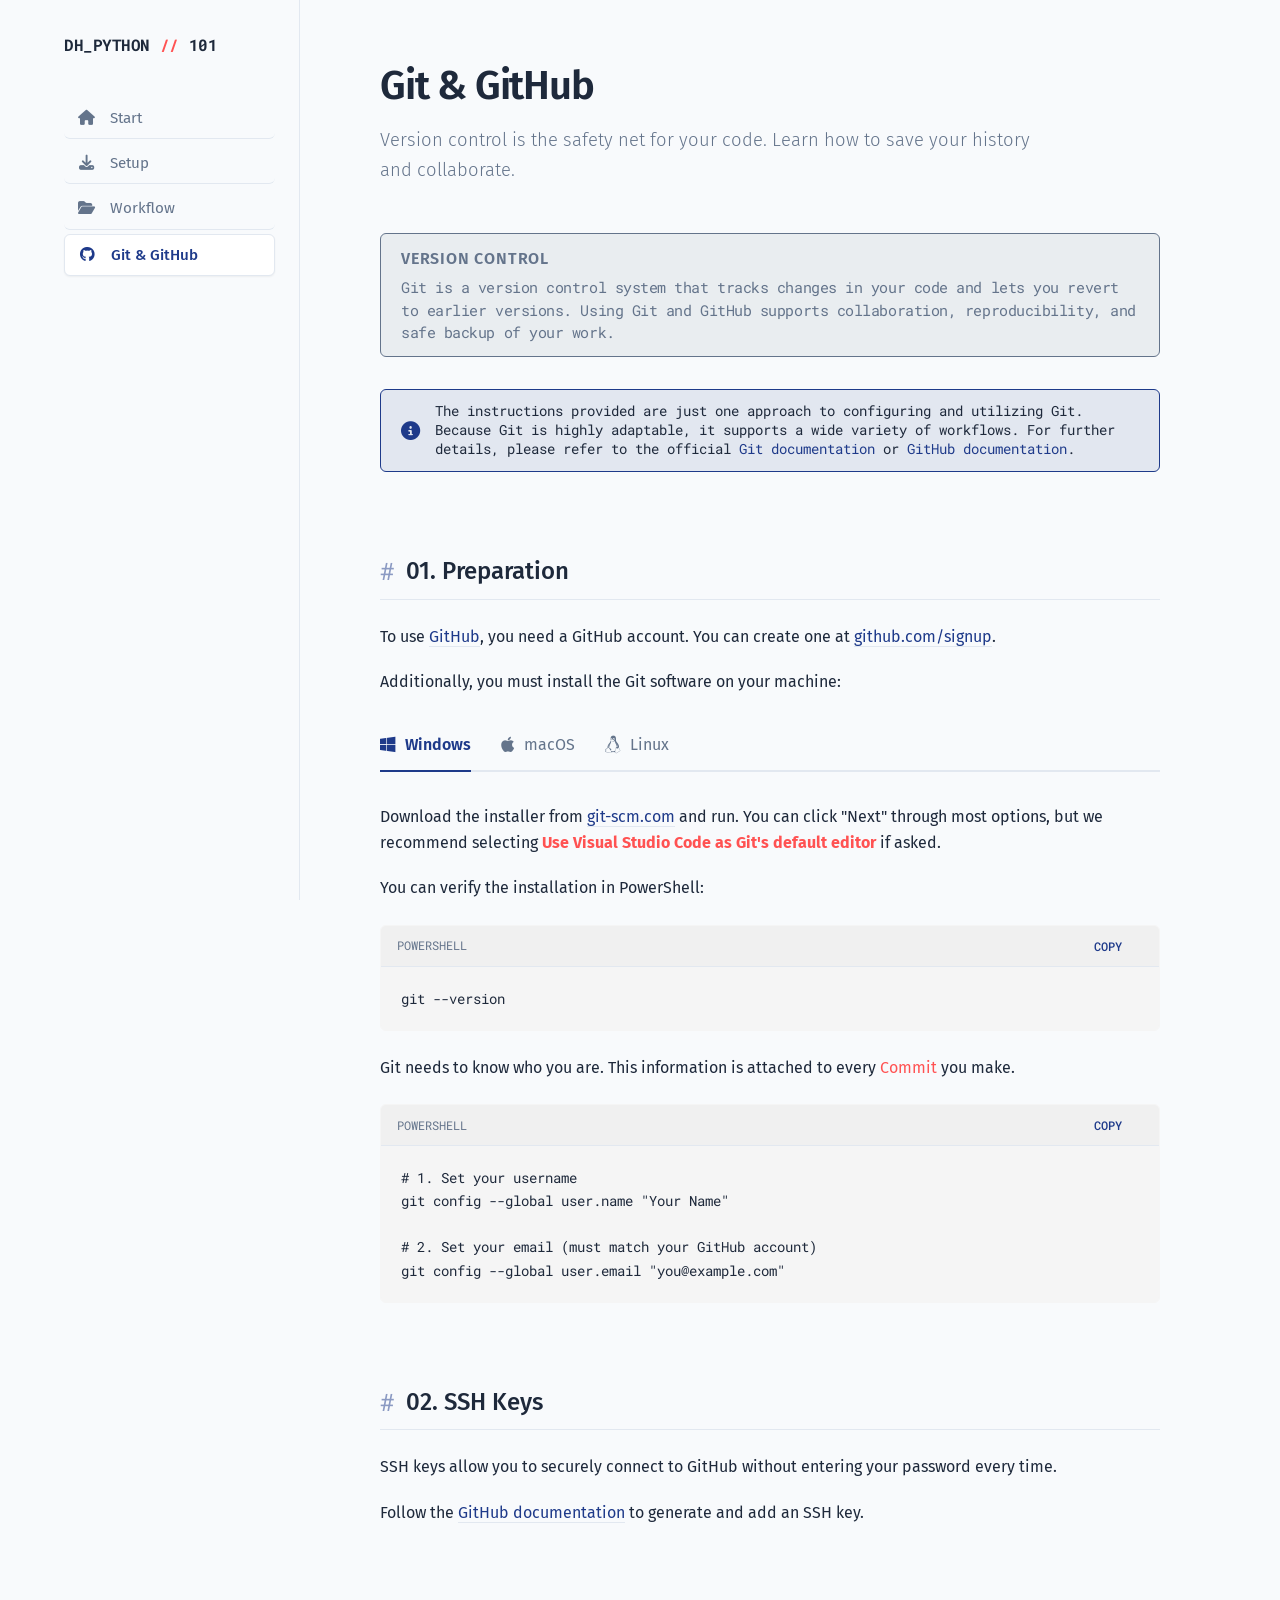
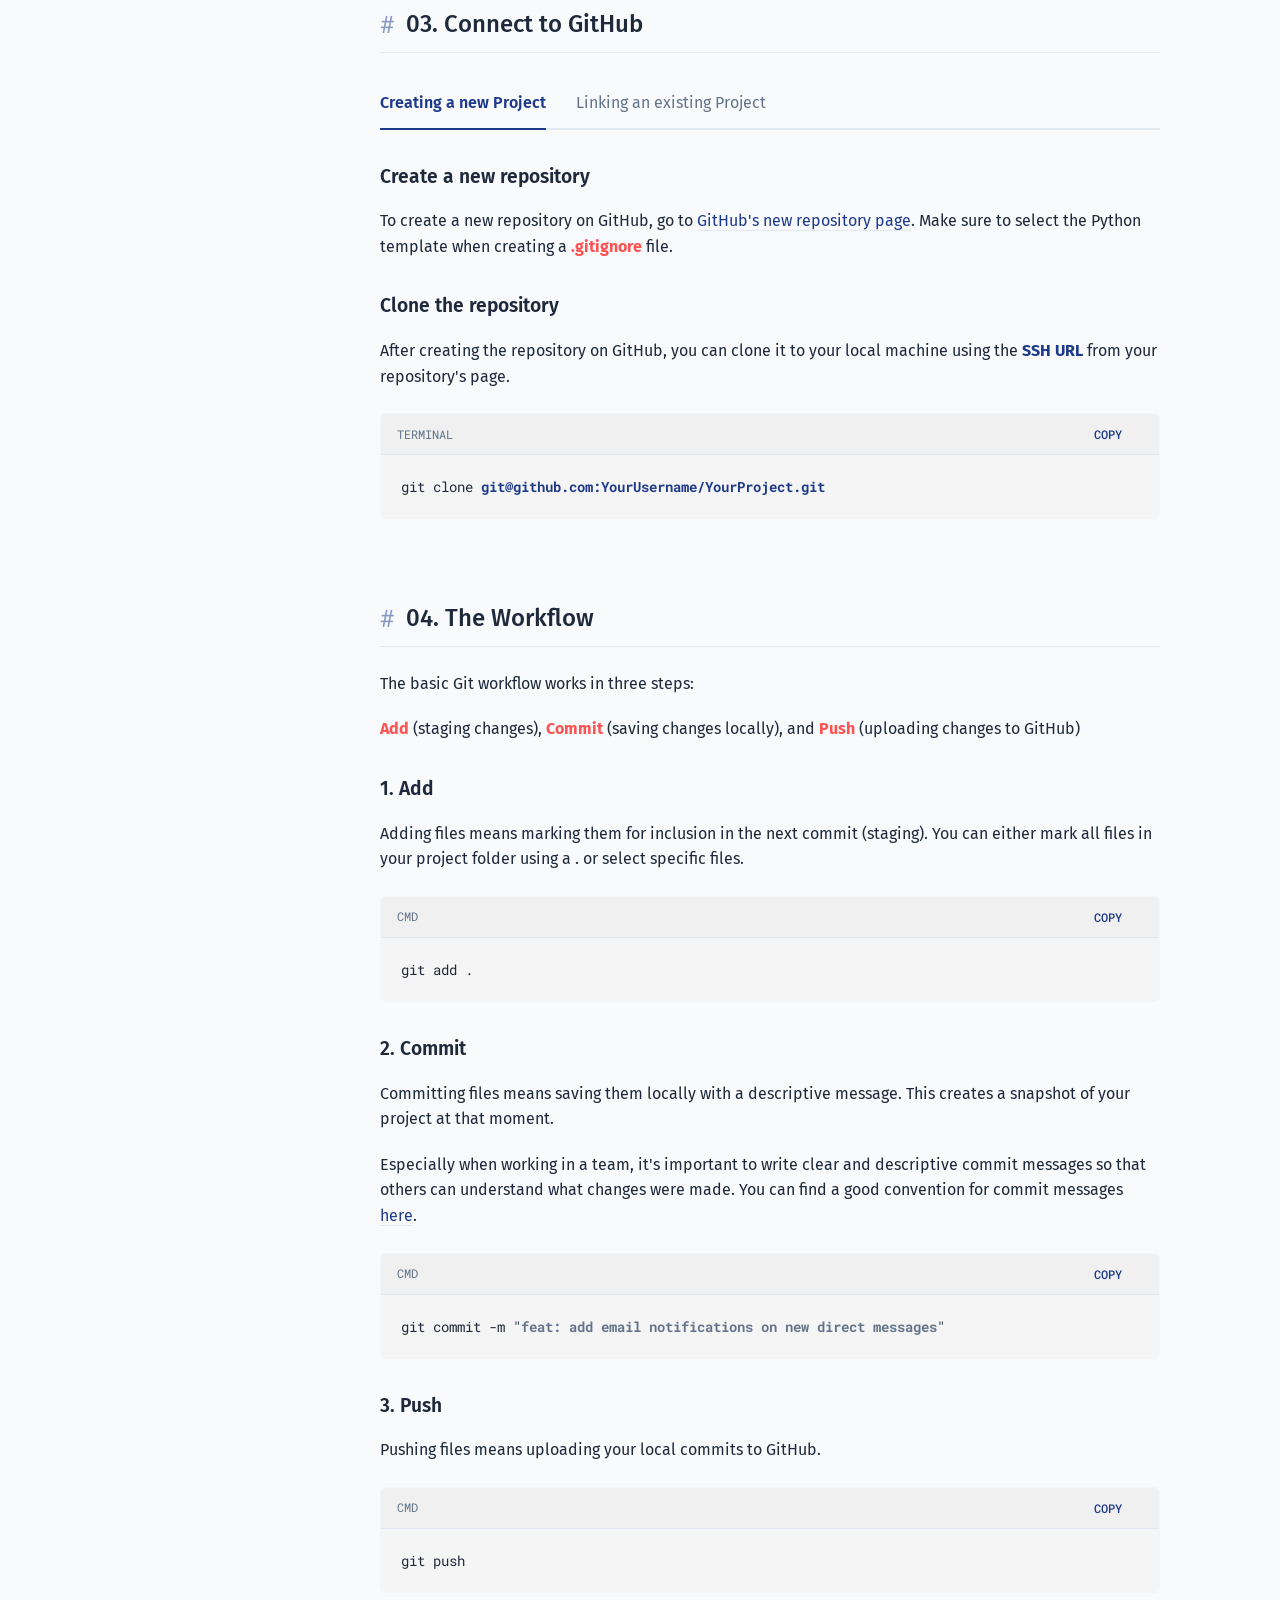
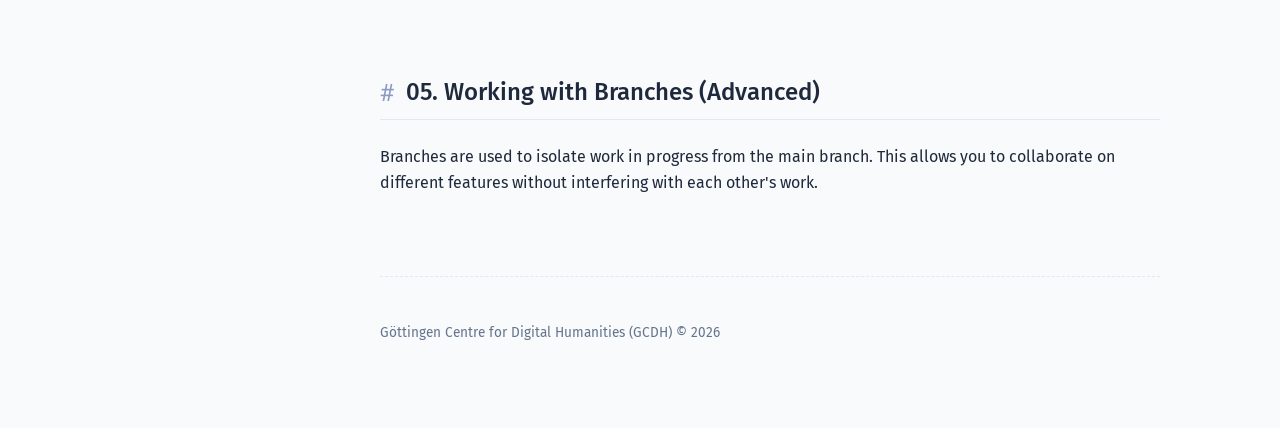
==== github.html @ 77d41c67 "chore: init" ====
<!--
Structure:

1. The Big Picture (Concepts)

    Git (Local Time Machine) vs. GitHub (The Cloud).

2. The Cloud Setup

    Create a GitHub Account.

    Create a new, empty repository (with a README).

3. The Local Engine (Install)

    Install Git (Using your OS tabs).

    Set global identity (user.name and user.email).

4. The Security Layer (The SSH Setup)

    The Concept: Explain public/private keys simply.  (The public key is the padlock you give to GitHub; the private key stays hidden on your computer).

    Step A: Generation. Run ssh-keygen in the terminal. (Tell them to just press "Enter" to all prompts to avoid password-protecting the key, which causes headaches later).

    Step B: Copying. How to view and copy the Public key. (This needs OS tabs: cat ~/.ssh/id_rsa.pub | pbcopy on Mac vs clip < ~/.ssh/id_rsa.pub on Windows).

    Step C: Pasting. Where to paste it in GitHub's settings.

    Step D: The Test. Running ssh -T git@github.com to verify the connection works before they try anything else.

5. The Handshake (Clone)

    Getting the code onto their machine.

    CRITICAL POINT: You must explicitly warn them to click the SSH tab on GitHub when copying the clone URL. If they copy the HTTPS URL, Git will ignore their new SSH keys and ask for a password anyway. This is the #1 mistake students make here.

    Run git clone git@github....

6. The Daily Loop (Solo Workflow)

    The Shopping Cart metaphor: Stage -> Commit -> Sync/Push.

    Recommend using the VS Code graphical interface for this, as we discussed, so they don't have to juggle terminal commands while learning the Git mental model.

7. Team Workflows (Advanced)

    Branching concepts.

    Merging and Pull Requests.
<-->

<!DOCTYPE html>
<html lang="en">

<head>
    <meta charset="UTF-8">
    <meta name="viewport" content="width=device-width, initial-scale=1.0">
    <title>DH Python // GitHub</title>
    <link rel="stylesheet" href="style.css">
    <link rel="icon" type="image/png" href="favicon.png">
    <link rel="preconnect" href="https://fonts.googleapis.com">
    <link rel="preconnect" href="https://fonts.gstatic.com" crossorigin>
    <link
        href="https://fonts.googleapis.com/css2?family=Fira+Sans:wght@300;400;500;600&family=Roboto+Mono:wght@400;500&display=swap"
        rel="stylesheet">

    <link rel="stylesheet" href="https://cdnjs.cloudflare.com/ajax/libs/font-awesome/6.4.0/css/all.min.css">
</head>

<body>

    <div class="layout">
        <aside>
            <div class="brand">DH_PYTHON<span>//</span>101</div>
            <nav>
                <ul>
                    <li><a href="index.html"><i class="fa-solid fa-home"></i> Start</a></li>
                    <li><a href="setup.html"><i class="fa-solid fa-download"></i> Setup</a></li>
                    <li><a href="workflow.html"><i class="fa-solid fa-folder-open"></i> Workflow</a></li>
                    <li><a href="github.html" class="active"><i class="fa-brands fa-github"></i> Git & GitHub</a>
                    </li>
                </ul>
            </nav>
        </aside>

        <main>
            <section>
                <h1>Git & GitHub</h1>
                <p class="lead">Version control is the safety net for your code. Learn how to save your history and
                    collaborate.</p>

                <div class="hint-box">
                    <div class="hint-content">
                        <h3>Version Control</h3>
                        <p> Git is a version control system that tracks changes in your code and lets you revert to
                            earlier versions.

                            Using Git and GitHub supports collaboration, reproducibility, and safe backup of your work.
                        </p>
                    </div>
                </div>
                <div class="info-box">
                    <div class="info-icon">
                        <i class="fa-solid fa-circle-info"></i>
                    </div>
                    <p>The instructions provided are just one approach to configuring and utilizing Git. Because Git is
                        highly adaptable, it supports a wide variety of workflows. For further details, please refer to
                        the official <a href="https://git-scm.com/book/en/v2" target="_blank" class="link">Git
                            documentation</a> or <a href="https://docs.github.com/en" target="_blank"
                            class="link">GitHub documentation</a>.</p>
                </div>
            </section>

            <section>
                <h2>01. Preparation</h2>
                <p>To use <a href="https://github.com/" target="_blank">GitHub</a>, you need a GitHub account. You can
                    create one at <a href="https://github.com/signup" target="_blank">github.com/signup</a>.</p>
                <p>Additionally, you must install the Git software on your machine:</p>
                <div class="tabs-container">
                    <div class="tabs-header">
                        <button class="tab-btn active" onclick="openTab('win')">
                            <i class="fa-brands fa-windows"></i> Windows
                        </button>
                        <button class="tab-btn" onclick="openTab('mac')">
                            <i class="fa-brands fa-apple"></i> macOS
                        </button>
                        <button class="tab-btn" onclick="openTab('linux')">
                            <i class="fa-brands fa-linux"></i> Linux
                        </button>
                    </div>

                    <div id="win" class="tab-content active">
                        <p>Download the installer from <a href="https://git-scm.com/download/win"
                                target="_blank">git-scm.com</a> and run. You can click "Next" through most options, but
                            we recommend selecting
                            <b style="color: var(--accent-red)">Use Visual Studio Code as Git's default editor</b> if
                            asked.
                        </p>
                        <p>You can verify the installation in PowerShell:</p>
                        <div class="code-block">
                            <div class="code-header"><span>POWERSHELL</span><button class="copy-btn"
                                    onclick="copyCode(this)">COPY</button></div>
                            <pre>git --version</pre>
                        </div>
                        <p>Git needs to know who you are. This information is attached to every <t
                                style="color: var(--accent-red)">Commit</t> you make.</p>

                        <div class="code-block">
                            <div class="code-header"><span>POWERSHELL</span><button class="copy-btn"
                                    onclick="copyCode(this)">COPY</button></div>
                            <pre># 1. Set your username
git config --global user.name "Your Name"

# 2. Set your email (must match your GitHub account)
git config --global user.email "you@example.com"</pre>
                        </div>
                    </div>

                    <div id="mac" class="tab-content">
                        <p> You can use <a href="https://brew.sh/" class="link" target="_blank">Homebrew</a> to install
                            Git:</p>
                        <div class="code-block">
                            <div class="code-header"><span>TERMINAL</span><button class="copy-btn"
                                    onclick="copyCode(this)">COPY</button></div>
                            <pre>brew install git</pre>
                        </div>
                        <p>Alternatively, typing <code>git</code> in the terminal may trigger the Apple Command Line
                            Tools installer.</p>
                        <p>Git needs to know who you are. This information is attached to every <t
                                style="color: var(--accent-red)">Commit</t> you make.</p>

                        <div class="code-block">
                            <div class="code-header"><span>TERMINAL</span><button class="copy-btn"
                                    onclick="copyCode(this)">COPY</button></div>
                            <pre># 1. Set your username
git config --global user.name "Your Name"

# 2. Set your email (must match your GitHub account)
git config --global user.email "you@example.com"</pre>
                        </div>
                    </div>

                    <div id="linux" class="tab-content">
                        <p>Use your package manager:</p>
                        <div class="code-block">
                            <div class="code-header"><span>BASH</span><button class="copy-btn"
                                    onclick="copyCode(this)">COPY</button></div>
                            <pre>sudo apt install git</pre>
                        </div>
                        <p>Git needs to know who you are. This information is attached to every <t
                                style="color: var(--accent-red)">Commit</t> you make.</p>

                        <div class="code-block">
                            <div class="code-header"><span>TERMINAL</span><button class="copy-btn"
                                    onclick="copyCode(this)">COPY</button></div>
                            <pre># 1. Set your username
git config --global user.name "Your Name"

# 2. Set your email (must match your GitHub account)
git config --global user.email "you@example.com"</pre>
                        </div>
                    </div>
                </div>
            </section>
            <section>
                <h2>02. SSH Keys</h2>
                <p>SSH keys allow you to securely connect to GitHub without entering your password every time.</p>
                <p>Follow the <a
                        href="https://docs.github.com/en/authentication/connecting-to-github-with-ssh/generating-a-new-ssh-key-and-adding-it-to-the-ssh-agent"
                        target="_blank" class="link">GitHub documentation</a> to generate and add an SSH key.</p>
            </section>
            <section>
                <h2>03. Connect to GitHub</h2>
                <div class="tabs-container">
                    <div class="tabs-header">
                        <button class="tab-btn active" onclick="openTab('new')">Creating a new Project</button>
                        <button class="tab-btn" onclick="openTab('existing')">Linking an existing Project</button>
                    </div>
                </div>
                <div id="new" class="tab-content active">
                    <h3>Create a new repository</h3>
                    <p>To create a new repository on GitHub, go to <a href="https://github.com/new"
                            target="_blank">GitHub's new repository page</a>. Make sure to select the Python template
                        when creating a <b style="color:var(--accent-red)">.gitignore</b> file.</p>

                    <h3>Clone the repository</h3>
                    <p>After creating the repository on GitHub, you can clone it to your local machine using the <b
                            style="color:var(--accent-blue)">SSH URL</b> from your repository's page.</p>
                    <div class="code-block">
                        <div class="code-header"><span>TERMINAL</span><button class="copy-btn"
                                onclick="copyCode(this)">COPY</button></div>
                        <pre>git clone <b style="color:var(--accent-blue)">git@github.com:YourUsername/YourProject.git</b></pre>
                    </div>
                </div>

                <div id="existing" class="tab-content">
                    <h3>Create a new repository</h3>
                    <p>To create a new repository on GitHub, go to <a href="https://github.com/new"
                            target="_blank">GitHub's new
                            repository page</a>.
                    </p>
                    <div class="warning-box">
                        <div class="warning-icon">
                            <i class="fa-solid fa-triangle-exclamation"></i>
                        </div>
                        <p>Make sure to initialize the repository <b>without</b> a README or gitignore file.</p>
                    </div>

                    <h3>Prepare your local project</h3>
                    <p>Create a file in your project folder named <b style="color:var(--accent-red)">.gitignore</b>,
                        starting with a dot, and with no
                        other file extensions. This file tells Git which files or folders to ignore when tracking your
                        changes.</p>
                    <p>Open the .gitignore file in a text editor and add the following line to ignore your virtual
                        environment folder:</p>
                    <div class="code-block">
                        <div class="code-header"><span>TEXT</span><button class="copy-btn"
                                onclick="copyCode(this)">COPY</button>
                        </div>
                        <pre>.venv/</pre>
                    </div>

                    <h3>Initialize Git and push to GitHub</h3>
                    <p>Initialize Git in your local project, mark all files for tracking, commit them and push them
                        to
                        your GitHub repository, using your <b style="color:var(--accent-blue)">SSH URL</b>.</p>
                    <div class="code-block">
                        <div class="code-header"><span>TERMINAL</span><button class="copy-btn"
                                onclick="copyCode(this)">COPY</button></div>
                        <pre>git init
git add . 
git commit -m "<b style="color:var(--text-muted)">chore: init</b>"
git branch -M main
git remote add origin <b style="color:var(--accent-blue)">git@github.com:YourUsername/YourProject.git</b>
git push -u origin main</pre>

                    </div>
            </section>


            <section>
                <h2>04. The Workflow</h2>


                <p> The basic Git workflow works in three steps:</p>
                <t>
                    <b style="color: var(--accent-red)">Add</b> (staging changes),
                    <b style="color: var(--accent-red)">Commit</b> (saving changes locally), and
                    <b style="color: var(--accent-red)">Push</b> (uploading changes to GitHub)
                </t>

                <h3>1. Add</h3>
                <p>Adding files means marking them for inclusion in the next commit (staging). You can either mark all files in
                    your project folder using a . or select specific files.</p>
                <div class="code-block">
                    <div class="code-header"><span>CMD</span><button class="copy-btn"
                            onclick="copyCode(this)">COPY</button>
                    </div>
                    <pre>git add .</pre>
                </div>

                <h3>2. Commit</h3>
                <p>Committing files means saving them locally with a descriptive message. This creates a snapshot of
                    your project at that moment. </p>
                <p>Especially when working in a team, it's important to write clear and
                    descriptive commit messages so that others can understand what changes were made. You can find a
                    good convention for commit messages <a
                        href="https://gist.github.com/qoomon/5dfcdf8eec66a051ecd85625518cfd13" target="_blank">here</a>.
                </p>
                <div class="code-block">
                    <div class="code-header"><span>CMD</span><button class="copy-btn"
                            onclick="copyCode(this)">COPY</button>
                    </div>
                    <pre>git commit -m "<b style="color:var(--text-muted)">feat: add email notifications on new direct messages</b>"</pre>
                </div>

                <h3>3. Push</h3>
                <p>Pushing files means uploading your local commits to GitHub.</p>
                <div class="code-block">
                    <div class="code-header"><span>CMD</span><button class="copy-btn"
                            onclick="copyCode(this)">COPY</button>
                    </div>
                    <pre>git push</pre>

                </div>
            </section>
            <section>
                <h2>05. Working with Branches (Advanced)</h2>
                <p>Branches are used to isolate work in progress from the main branch. This allows you to collaborate on different features without interfering with each other's work.</p>
            </section>

            <footer>
                <p>Göttingen Centre for Digital Humanities (GCDH) &copy; 2026</p>
            </footer>
        </main>
    </div>

    <script>
        function openTab(id) {
            document.querySelectorAll('.tab-content').forEach(c => c.style.display = 'none');
            document.querySelectorAll('.tab-btn').forEach(b => b.classList.remove('active'));
            document.getElementById(id).style.display = 'block';
            event.currentTarget.classList.add('active');
        }

        function openInnerTab(evt, tabId) {
            const localSection = document.getElementById("local");

            localSection.querySelectorAll('.inner-tab-content').forEach(tab => tab.style.display = "none");
            localSection.querySelectorAll('.inner-tab-btn').forEach(btn => btn.classList.remove("active"));
            document.getElementById(tabId).style.display = "block";
            evt.currentTarget.classList.add("active");
        }

        async function copyCode(btn) {
            const text = btn.closest('.code-block').querySelector('pre').innerText;
            await navigator.clipboard.writeText(text);
            const original = "COPY"; btn.innerText = "COPIED";
            setTimeout(() => btn.innerText = original, 2000);
        }
    </script>

</body>

</html>
---- style.css ----
:root {
    /* --- Palette --- */
    --bg-body: #F8FAFC;
    /* Slate 50 */
    --bg-card: #FFFFFF;
    --bg-header: #F1F5F9;
    /* Slate 100 */

    --code-block: #F5F5F5;
    --code-header: #F0F0F0;
    /* Slate 100 */


    --text-main: #1E293B;
    /* Slate 800 */
    --text-muted: #64748B;
    /* Slate 500 */
    --border: #E2E8F0;
    /* Slate 200 */

    /* --- Accents --- */
    --accent-blue: #1E3A8A;
    /* Deep Blue */
    --accent-red: #FF5252;
    /* Coral */
    --accent-yellow: #FBBF2499;

    /* --- Dimensions --- */
    --sidebar-w: 260px;
    --radius: 6px;
}

* {
    box-sizing: border-box;
}

body {
    font-family: 'Fira Sans', sans-serif;
    background-color: var(--bg-body);
    color: var(--text-main);
    margin: 0;
    line-height: 1.6;
    font-size: 16px;
}

/* --- Layout --- */
.layout {
    display: flex;
    max-width: 1200px;
    margin: 0 auto;
    min-height: 100vh;
}

/* --- Sidebar --- */
aside {
    width: var(--sidebar-w);
    padding: 2rem 1.5rem;
    position: sticky;
    top: 0;
    height: 100vh;
    border-right: 1px solid var(--border);
    background: var(--bg-body);
    display: flex;
    flex-direction: column;
}

.brand {
    font-family: 'Roboto Mono', monospace;
    font-weight: 700;
    font-size: 1rem;
    color: var(--text-main);
    margin-bottom: 2.5rem;
    display: flex;
    align-items: center;
    gap: 10px;
    text-transform: uppercase;
    letter-spacing: -0.5px;
}

.brand span {
    color: var(--accent-red);
}

nav ul {
    list-style: none;
    padding: 0;
    margin: 0;
}

nav li {
    margin-bottom: 4px;
}

nav a {
    display: block;
    text-decoration: none;
    color: var(--text-muted);
    font-size: 0.95rem;
    padding: 0.5rem 0.75rem;
    border-radius: var(--radius);
    transition: all 0.15s;
    font-weight: 400;
}

nav a:hover {
    color: var(--accent-blue);
    background: #E2E8F0;
}

nav a.active {
    color: var(--accent-blue);
    background: #fff;
    border: 1px solid var(--border);
    font-weight: 500;
    box-shadow: 0 1px 2px rgba(0, 0, 0, 0.05);
}

nav a i,
nav a svg {
    width: 20px;
    text-align: center;
    margin-right: 10px;
    color: var(--text-muted);
    transition: color 0.2s;
    fill: currentColor;
    /* Ensures SVG takes text color */
}

nav a:hover i,
nav a:hover svg,
nav a.active i,
nav a.active svg {
    color: var(--accent-blue);
}

/* --- Main Content --- */
main {
    flex: 1;
    padding: 4rem 5rem;
}

h1 {
    font-family: 'Fira Sans', sans-serif;
    font-size: 2.5rem;
    font-weight: 600;
    margin: 0 0 1rem 0;
    color: var(--text-main);
    letter-spacing: -0.03em;
    line-height: 1.1;
}

.lead {
    font-size: 1.15rem;
    color: var(--text-muted);
    margin-bottom: 3rem;
    max-width: 65ch;
    font-weight: 300;
    line-height: 1.6;
}

section {
    margin-bottom: 5rem;
}

h2 {
    font-family: 'Fira Sans', sans-serif;
    font-size: 1.5rem;
    font-weight: 500;
    margin: 0 0 1.5rem 0;
    padding-bottom: 0.5rem;
    border-bottom: 1px solid var(--border);
    color: var(--text-main);
    display: flex;
    align-items: center;
}

h2::before {
    content: '#';
    margin-right: 0.75rem;
    color: var(--accent-blue);
    font-weight: 400;
    opacity: 0.5;
    font-family: 'Roboto Mono', monospace;
}

h3 {
    font-family: 'Fira Sans', sans-serif;
    font-size: 1.2rem;
    font-weight: 600;
    margin: 2rem 0 1rem 0;
    color: var(--text-main);
}

p {
    margin-bottom: 1.25rem;
}

strong {
    font-weight: 600;
    color: var(--text-main);
}

a {
    color: var(--accent-blue);
    text-decoration: none;
    border-bottom: 1px solid var(--border);
}

/* --- Code Block --- */
.code-block {
    background: var(--code-block);
    border: 1px solid var(--code-block);
    border-radius: var(--radius);
    margin: 1.5rem 0;
    overflow: hidden;
}

.code-header {
    background: var(--code-header);
    padding: 0.5rem 1rem;
    border-bottom: 1px solid var(--border);
    display: flex;
    justify-content: space-between;
    align-items: center;
    font-family: 'Roboto Mono', monospace;
    font-size: 0.75rem;
    color: var(--text-muted);
}

.code-block pre {
    margin: 0;
    padding: 1.25rem;
    overflow-x: auto;
    font-family: 'Roboto Mono', monospace;
    font-size: 0.9rem;
    line-height: 1.6;
    color: var(--text-main);
    background: var(--code-block);
}

.copy-btn {
    background: transparent;
    border: transparent;
    cursor: pointer;
    font-family: 'Roboto Mono', monospace;
    font-size: 0.75rem;
    color: var(--accent-blue);
    padding: 4px 0;
    border-radius: 4px;
    transition: all 0.2s ease;
    font-weight: 500;
    min-width: 70px;
    text-align: center;
    display: inline-block;
}

.copy-btn:hover {
    background: var(--accent-blue);
    color: var(--bg-header);
}

pre {
    margin: 0;
    padding: 1.25rem;
    overflow-x: auto;
    font-family: 'Roboto Mono', monospace;
    font-size: 0.9rem;
    line-height: 1.6;
    color: var(--text-main);
    background: var(--bg-card);
}

/* --- Frameless Tabs System --- */
.tabs-container {
    margin-top: 2rem;
    background: transparent;
    /* No background */
    border: none;
    /* No border */
}

.tabs-header {
    display: flex;
    background: transparent;
    border-bottom: 2px solid var(--border);
    /* Thicker divider */
    gap: 30px;
    /* More spacing */
    margin-bottom: 2rem;
}

.tab-btn {
    padding: 0.5rem 0 1rem 0;
    /* Align text to bottom line */
    border: none;
    background: transparent;
    cursor: pointer;
    font-family: 'Fira Sans', sans-serif;
    font-size: 1rem;
    color: var(--text-muted);
    display: flex;
    align-items: center;
    gap: 10px;
    position: relative;
    transition: color 0.2s;
}

.tab-btn:hover {
    color: var(--accent-blue);
}

.tab-btn.active {
    color: var(--accent-blue);
    font-weight: 600;
}

.tab-btn.active::after {
    content: '';
    position: absolute;
    bottom: -2px;
    /* Overlap the header border */
    left: 0;
    width: 100%;
    height: 2px;
    background: var(--accent-blue);
}

/* Tab Icons */
.tab-btn i {
    font-size: 1.1rem;
    /* Adjust icon size */
    color: var(--text-muted);
    transition: color 0.2s;
}

.tab-btn:hover i,
.tab-btn.active i {
    color: var(--accent-blue);
}

.tab-content {
    display: none;
    animation: fadeIn 0.4s ease;
}

.tab-content.active {
    display: block;
}

@keyframes fadeIn {
    from {
        opacity: 0;
        transform: translateY(10px);
    }

    to {
        opacity: 1;
        transform: translateY(0);
    }
}

/* --- Module Grid --- */
.module-grid {
    display: grid;
    grid-template-columns: repeat(auto-fit, minmax(250px, 1fr));
    gap: 1.5rem;
    margin-top: 2rem;
}

.card-link {
    display: block;
    background: var(--bg-card);
    border: 1px solid var(--border);
    border-radius: var(--radius);
    padding: 1.5rem;
    text-decoration: none;
    transition: all 0.2s;
    color: var(--text-main);
}

.card-link:hover {
    border-color: var(--accent-blue);
    transform: translateY(-2px);
    box-shadow: 0 4px 6px -1px rgba(0, 0, 0, 0.05);
}

.card-link-red {
    display: block;
    background: var(--bg-card);
    border: 1px solid var(--border);
    border-radius: var(--radius);
    padding: 1.5rem;
    text-decoration: none;
    transition: all 0.2s;
    color: var(--text-main);
}

.card-link-red:hover {
    border-color: var(--accent-red);
    transform: translateY(-2px);
    box-shadow: 0 4px 6px -1px rgba(0, 0, 0, 0.05);
}

.card-icon {
    width: 40px;
    height: 40px;
    border-radius: 8px;
    display: flex;
    align-items: center;
    justify-content: center;
    margin-bottom: 1rem;
    font-size: 1.75rem;
    /* Icon size inside box */
    color: var(--accent-blue);
}

.card-link h3 {
    margin: 0 0 0.5rem 0;
    font-size: 1.1rem;
    color: var(--text-main);
    font-family: 'Fira Sans', sans-serif;
}

.card-link p {
    margin: 0;
    font-size: 0.9rem;
    color: var(--text-muted);
    max-width: none;
}

.card-link-red h3 {
    margin: 0 0 0.5rem 0;
    font-size: 1.1rem;
    color: var(--text-main);
    font-family: 'Fira Sans', sans-serif;
}

.card-link-red p {
    margin: 0;
    font-size: 0.9rem;
    color: var(--text-muted);
    max-width: none;
}

/* --- Footer --- */
footer {
    margin-top: 5rem;
    padding-top: 2rem;
    border-top: 1px dashed var(--border);
    font-size: 0.85rem;
    color: var(--text-muted);
}

/* --- Responsive --- */
@media (max-width: 900px) {
    .layout {
        flex-direction: column;
    }

    aside {
        width: 100%;
        height: auto;
        border-right: none;
        border-bottom: 1px solid var(--border);
        padding: 1.5rem;
        position: relative;
    }

    main {
        padding: 2rem 1.5rem;
    }

    .tabs-header {
        gap: 15px;
        overflow-x: auto;
    }
}

.info-box {
    background: var(--bg-header);
    border: 1px solid var(--border);
    border-radius: var(--radius);
    padding: 1rem 1.25rem;
    display: flex;
    gap: 15px;
    align-items: flex-start;
    margin-bottom: 2rem;
}

.info-icon {
    flex-shrink: 0;
    color: var(--accent-blue);
    font-size: 1.2rem;
    margin-top: 2px;
}

.info-content h3 {
    margin: 0 0 0.25rem 0;
    font-size: 1rem;
    font-weight: 600;
    color: var(--accent-blue);
    font-family: 'Fira Sans', sans-serif;
    text-transform: uppercase;
    letter-spacing: 0.05em;
}

.info-content p {
    margin: 0;
    font-size: 0.95rem;
    color: var(--text-muted);
    line-height: 1.5;
    font-family: 'Roboto Mono', monospace;
    letter-spacing: -0.03em;
}

.warning-box {
    background: #FBBF242A;
    border: 1px solid var(--accent-yellow);
    border-radius: var(--radius);
    display: flex;
    align-items: center;
    gap: 15px;
    padding: 0.75rem 1.25rem;
    margin-bottom: 2rem;
    box-shadow: 0 1px 2px rgba(251, 191, 36, 0.2);
}

.warning-icon {
    color: var(--accent-yellow);
    font-size: 1.2rem;
    display: flex;
    align-items: center;
    flex-shrink: 0;
}

.warning-box p {
    flex: 1;
    margin: 0;
    font-family: 'Roboto Mono', monospace;
    font-size: 0.85rem;
    color: var(--text-main);
    line-height: 1.4;
    max-width: none;
}

.info-box {
    background: #1E3A8A1A;
    border: 1px solid var(--accent-blue);
    border-radius: var(--radius);
    display: flex;
    align-items: center;
    gap: 15px;
    padding: 0.75rem 1.25rem;
    margin-bottom: 2rem;
}

.info-icon {
    color: var(--accent-blue);
    font-size: 1.2rem;
    display: flex;
    align-items: center;
    flex-shrink: 0;
}

.info-box p {
    flex: 1;
    margin: 0;
    font-family: 'Roboto Mono', monospace;
    font-size: 0.85rem;
    color: var(--text-main);
    line-height: 1.4;
    max-width: none;
}

.hint-box {
    background: #64748B1A;
    border: 1px solid var(--text-muted);
    border-radius: var(--radius);
    display: flex;
    align-items: center;
    gap: 15px;
    padding: 0.75rem 1.25rem;
    margin-bottom: 2rem;
}

.hint-icon {
    color: var(--text-muted);
    font-size: 1.2rem;
    display: flex;
    align-items: center;
    flex-shrink: 0;
}

.hint-box p {
    flex: 1;
    margin: 0;
    font-family: 'Roboto Mono', monospace;
    font-size: 0.85rem;
    color: var(--text-main);
    line-height: 1.4;
    max-width: none;
}

.hint-content h3 {
    margin: 0 0 0.25rem 0;
    font-size: 1rem;
    font-weight: 600;
    color: var(--text-muted);
    font-family: 'Fira Sans', sans-serif;
    text-transform: uppercase;
    letter-spacing: 0.05em;
}

.hint-content p {
    margin: 0;
    font-size: 0.95rem;
    color: var(--text-muted);
    line-height: 1.5;
    font-family: 'Roboto Mono', monospace;
    letter-spacing: -0.03em;
}

/* --- Git Workflow Steps --- */
.workflow-row {
    display: flex;
    align-items: center;
    justify-content: space-between;
    gap: 10px;
    margin: 3rem 0;
}

.workflow-step {
    flex: 1;
    background: var(--bg-card);
    border: 1px solid var(--border);
    border-radius: var(--radius);
    padding: 1.5rem 1rem;
    text-align: center;
    min-width: 0; /* Prevents flex items from overflowing their container */
    transition: all 0.2s;
}

.workflow-step:hover {
    border-color: var(--accent-blue);
    box-shadow: 0 4px 6px -1px rgba(0, 0, 0, 0.05);
}

.workflow-step h3 {
    margin: 0 0 0.5rem 0;
    font-size: 1.1rem;
    color: var(--accent-blue);
    font-family: 'Fira Sans', sans-serif;
}

.workflow-step p {
    margin: 0 0 1rem 0;
    font-size: 0.85rem;
    color: var(--text-muted);
}

.workflow-code {
    display: block;
    background: var(--code-block);
    color: var(--text-main);
    font-family: 'Roboto Mono', monospace;
    font-size: 0.8rem;
    padding: 0.6rem 0.2rem;
    border-radius: 4px;
    white-space: nowrap; /* Forces the code to stay on exactly one line */
    overflow-x: auto; /* Adds a tiny scrollbar only if strictly necessary on small screens */
}

.workflow-chevron {
    color: var(--text-muted);
    opacity: 0.5;
    font-size: 1.5rem;
    flex-shrink: 0;
    display: flex;
    align-items: center;
}

/* Ensure the chevrons rotate on mobile when flex-direction changes */
@media (max-width: 900px) {
    .workflow-row {
        flex-direction: column;
        gap: 15px;
    }
    .workflow-chevron {
        transform: rotate(90deg);
    }
}
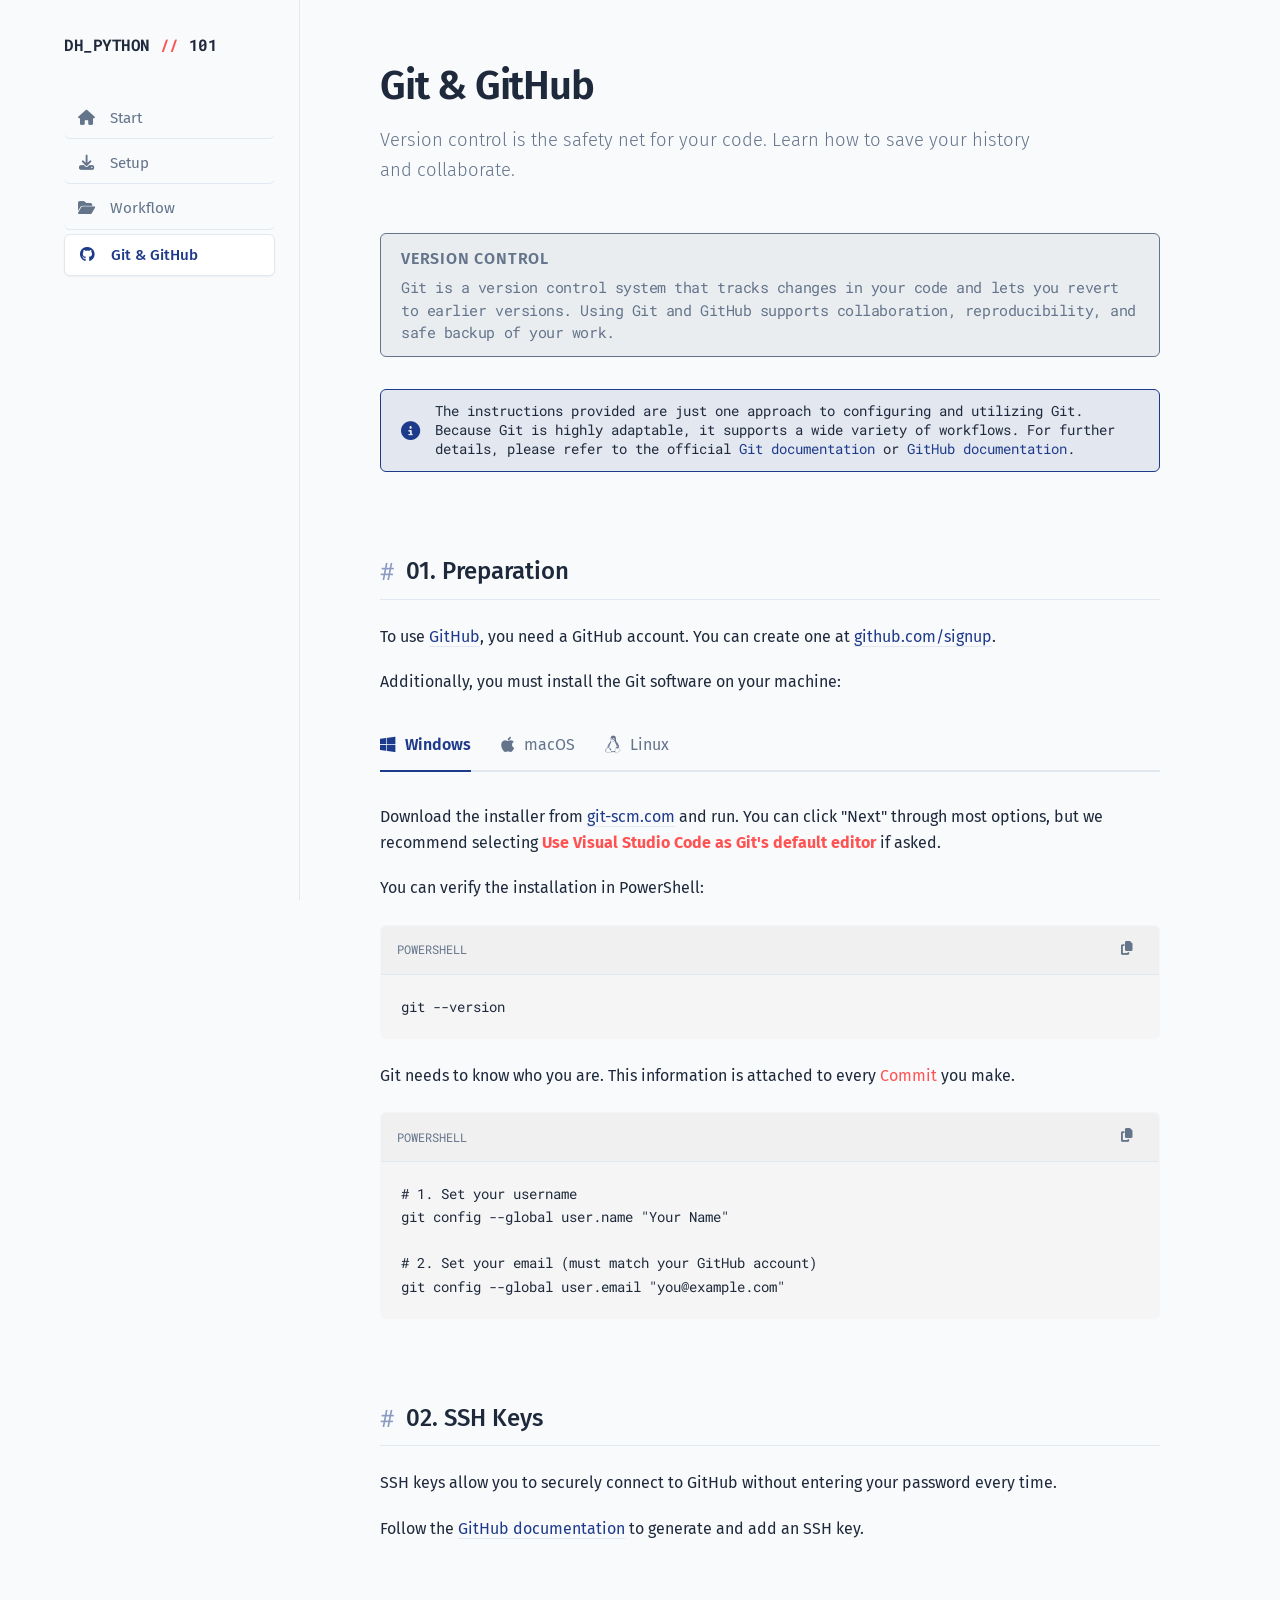
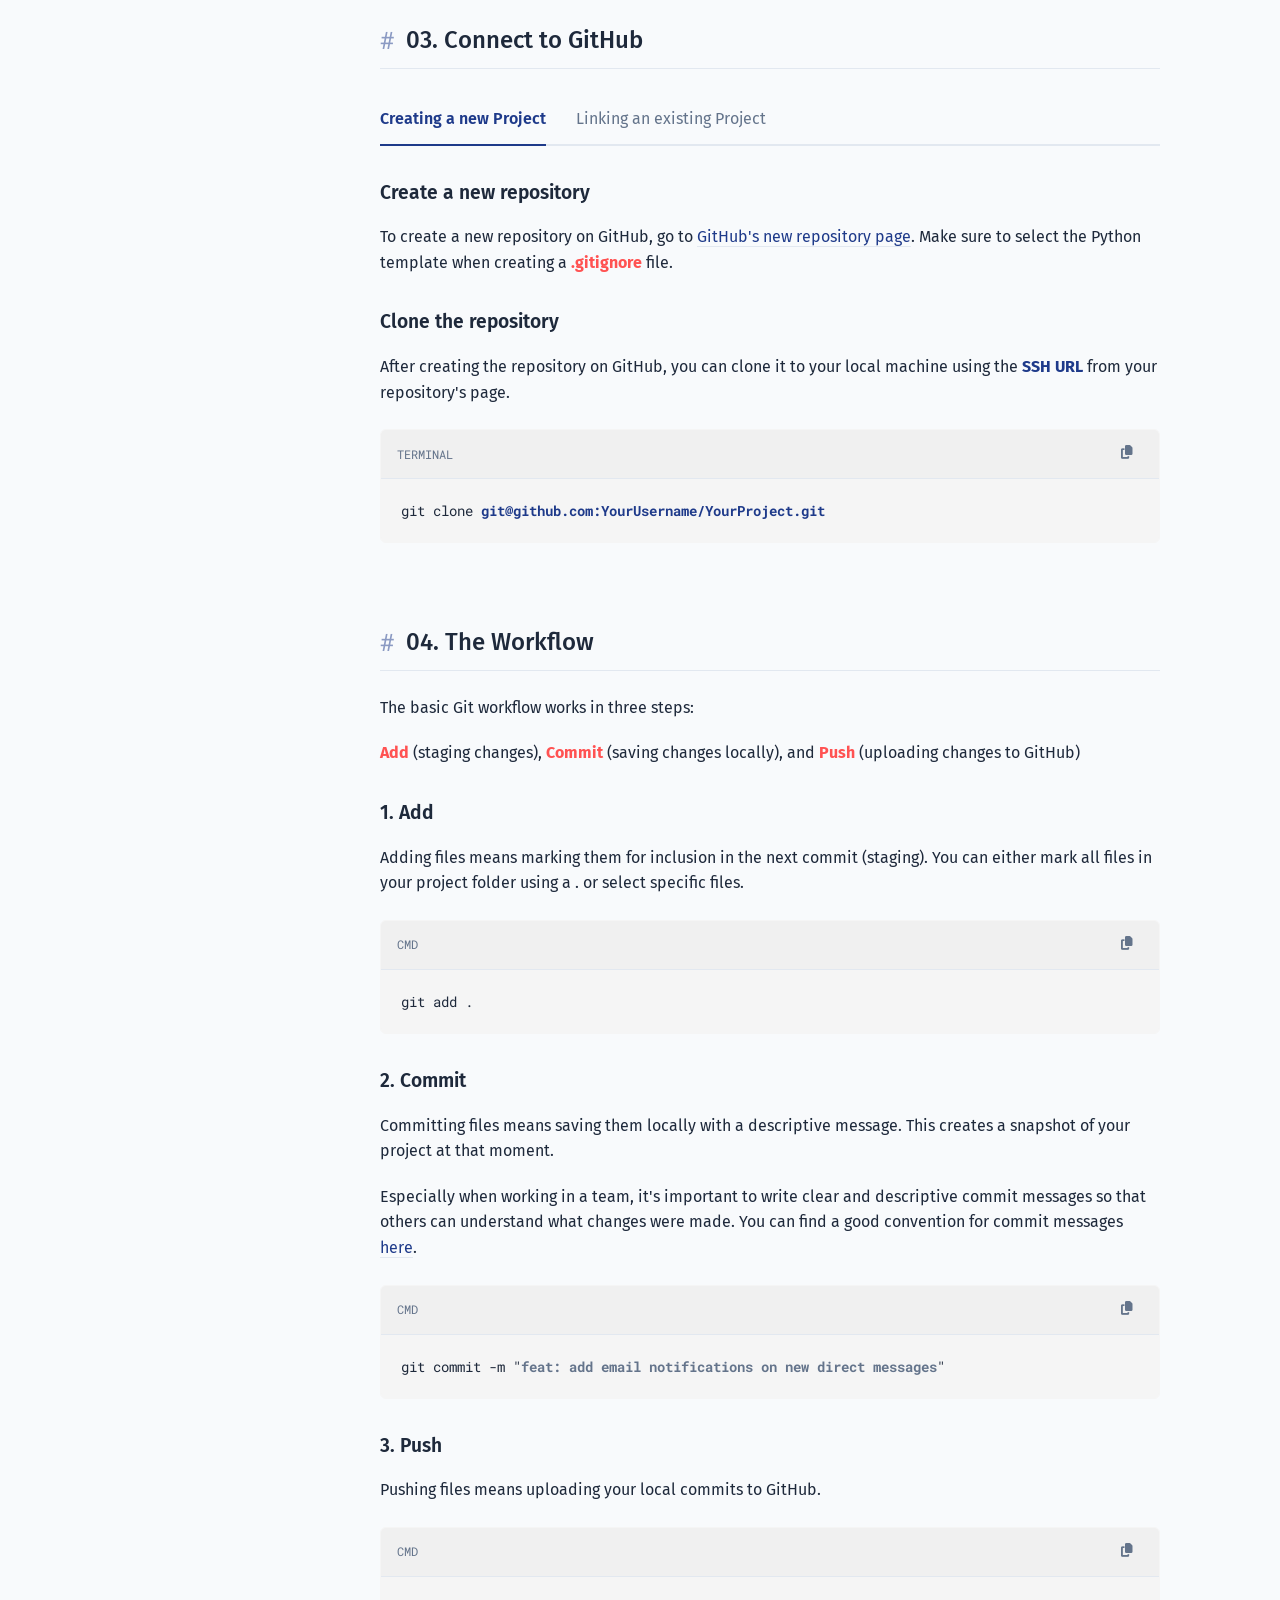
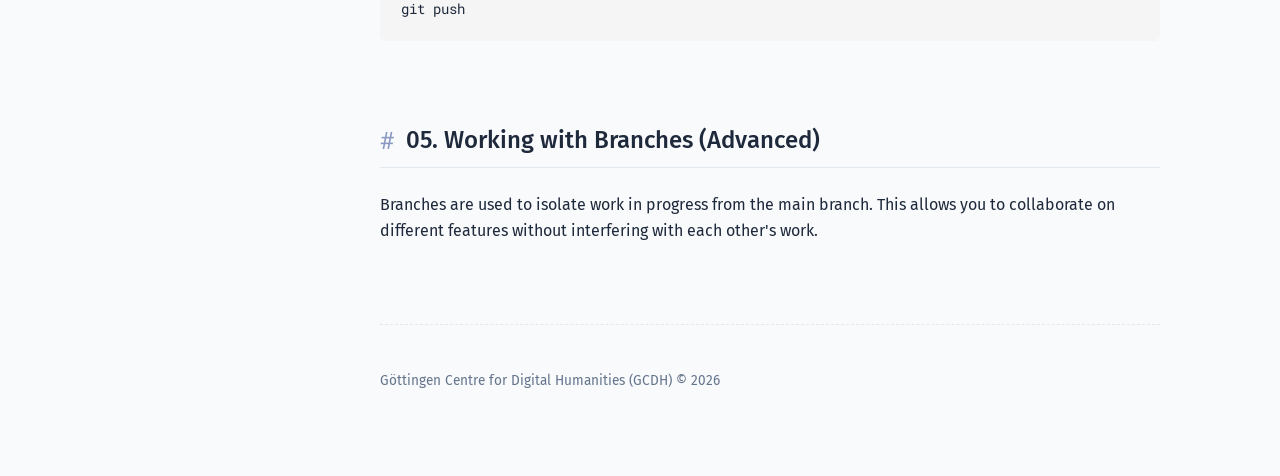
==== commit 64ffa5f7: "feat: update copy button visuals" ====
--- a/github.html
+++ b/github.html
@@ -140,7 +140,7 @@
                         <p>You can verify the installation in PowerShell:</p>
                         <div class="code-block">
                             <div class="code-header"><span>POWERSHELL</span><button class="copy-btn"
-                                    onclick="copyCode(this)">COPY</button></div>
+                                    onclick="copyCode(this)"><i class="fa-solid fa-copy"></i></button></div>
                             <pre>git --version</pre>
                         </div>
                         <p>Git needs to know who you are. This information is attached to every <t
@@ -148,7 +148,7 @@
 
                         <div class="code-block">
                             <div class="code-header"><span>POWERSHELL</span><button class="copy-btn"
-                                    onclick="copyCode(this)">COPY</button></div>
+                                    onclick="copyCode(this)"><i class="fa-solid fa-copy"></i></button></div>
                             <pre># 1. Set your username
 git config --global user.name "Your Name"
 
@@ -162,7 +162,7 @@
                             Git:</p>
                         <div class="code-block">
                             <div class="code-header"><span>TERMINAL</span><button class="copy-btn"
-                                    onclick="copyCode(this)">COPY</button></div>
+                                    onclick="copyCode(this)"><i class="fa-solid fa-copy"></i></button></div>
                             <pre>brew install git</pre>
                         </div>
                         <p>Alternatively, typing <code>git</code> in the terminal may trigger the Apple Command Line
@@ -172,7 +172,7 @@
 
                         <div class="code-block">
                             <div class="code-header"><span>TERMINAL</span><button class="copy-btn"
-                                    onclick="copyCode(this)">COPY</button></div>
+                                    onclick="copyCode(this)"><i class="fa-solid fa-copy"></i></button></div>
                             <pre># 1. Set your username
 git config --global user.name "Your Name"
 
@@ -185,7 +185,7 @@
                         <p>Use your package manager:</p>
                         <div class="code-block">
                             <div class="code-header"><span>BASH</span><button class="copy-btn"
-                                    onclick="copyCode(this)">COPY</button></div>
+                                    onclick="copyCode(this)"><i class="fa-solid fa-copy"></i></button></div>
                             <pre>sudo apt install git</pre>
                         </div>
                         <p>Git needs to know who you are. This information is attached to every <t
@@ -193,7 +193,7 @@
 
                         <div class="code-block">
                             <div class="code-header"><span>TERMINAL</span><button class="copy-btn"
-                                    onclick="copyCode(this)">COPY</button></div>
+                                    onclick="copyCode(this)"><i class="fa-solid fa-copy"></i></button></div>
                             <pre># 1. Set your username
 git config --global user.name "Your Name"
 
@@ -229,7 +229,7 @@
                             style="color:var(--accent-blue)">SSH URL</b> from your repository's page.</p>
                     <div class="code-block">
                         <div class="code-header"><span>TERMINAL</span><button class="copy-btn"
-                                onclick="copyCode(this)">COPY</button></div>
+                                onclick="copyCode(this)"><i class="fa-solid fa-copy"></i></button></div>
                         <pre>git clone <b style="color:var(--accent-blue)">git@github.com:YourUsername/YourProject.git</b></pre>
                     </div>
                 </div>
@@ -256,7 +256,7 @@
                         environment folder:</p>
                     <div class="code-block">
                         <div class="code-header"><span>TEXT</span><button class="copy-btn"
-                                onclick="copyCode(this)">COPY</button>
+                                onclick="copyCode(this)"><i class="fa-solid fa-copy"></i></button>
                         </div>
                         <pre>.venv/</pre>
                     </div>
@@ -267,7 +267,7 @@
                         your GitHub repository, using your <b style="color:var(--accent-blue)">SSH URL</b>.</p>
                     <div class="code-block">
                         <div class="code-header"><span>TERMINAL</span><button class="copy-btn"
-                                onclick="copyCode(this)">COPY</button></div>
+                                onclick="copyCode(this)"><i class="fa-solid fa-copy"></i></button></div>
                         <pre>git init
 git add . 
 git commit -m "<b style="color:var(--text-muted)">chore: init</b>"
@@ -295,7 +295,7 @@
                     your project folder using a . or select specific files.</p>
                 <div class="code-block">
                     <div class="code-header"><span>CMD</span><button class="copy-btn"
-                            onclick="copyCode(this)">COPY</button>
+                            onclick="copyCode(this)"><i class="fa-solid fa-copy"></i></button>
                     </div>
                     <pre>git add .</pre>
                 </div>
@@ -310,7 +310,7 @@
                 </p>
                 <div class="code-block">
                     <div class="code-header"><span>CMD</span><button class="copy-btn"
-                            onclick="copyCode(this)">COPY</button>
+                            onclick="copyCode(this)"><i class="fa-solid fa-copy"></i></button>
                     </div>
                     <pre>git commit -m "<b style="color:var(--text-muted)">feat: add email notifications on new direct messages</b>"</pre>
                 </div>
@@ -319,7 +319,7 @@
                 <p>Pushing files means uploading your local commits to GitHub.</p>
                 <div class="code-block">
                     <div class="code-header"><span>CMD</span><button class="copy-btn"
-                            onclick="copyCode(this)">COPY</button>
+                            onclick="copyCode(this)"><i class="fa-solid fa-copy"></i></button>
                     </div>
                     <pre>git push</pre>
 
@@ -356,8 +356,9 @@
         async function copyCode(btn) {
             const text = btn.closest('.code-block').querySelector('pre').innerText;
             await navigator.clipboard.writeText(text);
-            const original = "COPY"; btn.innerText = "COPIED";
-            setTimeout(() => btn.innerText = original, 2000);
+            const textColor = btn.style.color;
+            btn.style.color = "#64748B4A";
+            setTimeout(() => btn.style.color = textColor, 330);
         }
     </script>
 
--- a/style.css
+++ b/style.css
@@ -43,7 +43,6 @@
     font-size: 16px;
 }
 
-/* --- Layout --- */
 .layout {
     display: flex;
     max-width: 1200px;
@@ -51,7 +50,6 @@
     min-height: 100vh;
 }
 
-/* --- Sidebar --- */
 aside {
     width: var(--sidebar-w);
     padding: 2rem 1.5rem;
@@ -123,7 +121,6 @@
     color: var(--text-muted);
     transition: color 0.2s;
     fill: currentColor;
-    /* Ensures SVG takes text color */
 }
 
 nav a:hover i,
@@ -133,7 +130,6 @@
     color: var(--accent-blue);
 }
 
-/* --- Main Content --- */
 main {
     flex: 1;
     padding: 4rem 5rem;
@@ -206,7 +202,6 @@
     border-bottom: 1px solid var(--border);
 }
 
-/* --- Code Block --- */
 .code-block {
     background: var(--code-block);
     border: 1px solid var(--code-block);
@@ -240,23 +235,29 @@
 
 .copy-btn {
     background: transparent;
-    border: transparent;
+    border: none;
     cursor: pointer;
-    font-family: 'Roboto Mono', monospace;
-    font-size: 0.75rem;
-    color: var(--accent-blue);
-    padding: 4px 0;
-    border-radius: 4px;
+    color: var(--text-muted);
+    border-radius: 50%;
+    width: 32px;
+    height: 32px;
+    padding: 0;
     transition: all 0.2s ease;
-    font-weight: 500;
-    min-width: 70px;
-    text-align: center;
-    display: inline-block;
+    display: flex;
+    align-items: center;
+    justify-content: center;
 }
 
 .copy-btn:hover {
-    background: var(--accent-blue);
-    color: var(--bg-header);
+    background: #64748B4A;
+}
+
+.copy-btn svg,
+.copy-btn i {
+    width: 16px;
+    height: 16px;
+    stroke: currentColor;
+    fill: none;
 }
 
 pre {
@@ -270,28 +271,22 @@
     background: var(--bg-card);
 }
 
-/* --- Frameless Tabs System --- */
 .tabs-container {
     margin-top: 2rem;
     background: transparent;
-    /* No background */
     border: none;
-    /* No border */
 }
 
 .tabs-header {
     display: flex;
     background: transparent;
     border-bottom: 2px solid var(--border);
-    /* Thicker divider */
     gap: 30px;
-    /* More spacing */
     margin-bottom: 2rem;
 }
 
 .tab-btn {
     padding: 0.5rem 0 1rem 0;
-    /* Align text to bottom line */
     border: none;
     background: transparent;
     cursor: pointer;
@@ -318,17 +313,14 @@
     content: '';
     position: absolute;
     bottom: -2px;
-    /* Overlap the header border */
     left: 0;
     width: 100%;
     height: 2px;
     background: var(--accent-blue);
 }
 
-/* Tab Icons */
 .tab-btn i {
     font-size: 1.1rem;
-    /* Adjust icon size */
     color: var(--text-muted);
     transition: color 0.2s;
 }
@@ -359,7 +351,6 @@
     }
 }
 
-/* --- Module Grid --- */
 .module-grid {
     display: grid;
     grid-template-columns: repeat(auto-fit, minmax(250px, 1fr));
@@ -410,7 +401,6 @@
     justify-content: center;
     margin-bottom: 1rem;
     font-size: 1.75rem;
-    /* Icon size inside box */
     color: var(--accent-blue);
 }
 
@@ -442,7 +432,6 @@
     max-width: none;
 }
 
-/* --- Footer --- */
 footer {
     margin-top: 5rem;
     padding-top: 2rem;
@@ -451,7 +440,6 @@
     color: var(--text-muted);
 }
 
-/* --- Responsive --- */
 @media (max-width: 900px) {
     .layout {
         flex-direction: column;
@@ -618,74 +606,4 @@
     line-height: 1.5;
     font-family: 'Roboto Mono', monospace;
     letter-spacing: -0.03em;
-}
-
-/* --- Git Workflow Steps --- */
-.workflow-row {
-    display: flex;
-    align-items: center;
-    justify-content: space-between;
-    gap: 10px;
-    margin: 3rem 0;
-}
-
-.workflow-step {
-    flex: 1;
-    background: var(--bg-card);
-    border: 1px solid var(--border);
-    border-radius: var(--radius);
-    padding: 1.5rem 1rem;
-    text-align: center;
-    min-width: 0; /* Prevents flex items from overflowing their container */
-    transition: all 0.2s;
-}
-
-.workflow-step:hover {
-    border-color: var(--accent-blue);
-    box-shadow: 0 4px 6px -1px rgba(0, 0, 0, 0.05);
-}
-
-.workflow-step h3 {
-    margin: 0 0 0.5rem 0;
-    font-size: 1.1rem;
-    color: var(--accent-blue);
-    font-family: 'Fira Sans', sans-serif;
-}
-
-.workflow-step p {
-    margin: 0 0 1rem 0;
-    font-size: 0.85rem;
-    color: var(--text-muted);
-}
-
-.workflow-code {
-    display: block;
-    background: var(--code-block);
-    color: var(--text-main);
-    font-family: 'Roboto Mono', monospace;
-    font-size: 0.8rem;
-    padding: 0.6rem 0.2rem;
-    border-radius: 4px;
-    white-space: nowrap; /* Forces the code to stay on exactly one line */
-    overflow-x: auto; /* Adds a tiny scrollbar only if strictly necessary on small screens */
-}
-
-.workflow-chevron {
-    color: var(--text-muted);
-    opacity: 0.5;
-    font-size: 1.5rem;
-    flex-shrink: 0;
-    display: flex;
-    align-items: center;
-}
-
-/* Ensure the chevrons rotate on mobile when flex-direction changes */
-@media (max-width: 900px) {
-    .workflow-row {
-        flex-direction: column;
-        gap: 15px;
-    }
-    .workflow-chevron {
-        transform: rotate(90deg);
-    }
 }
